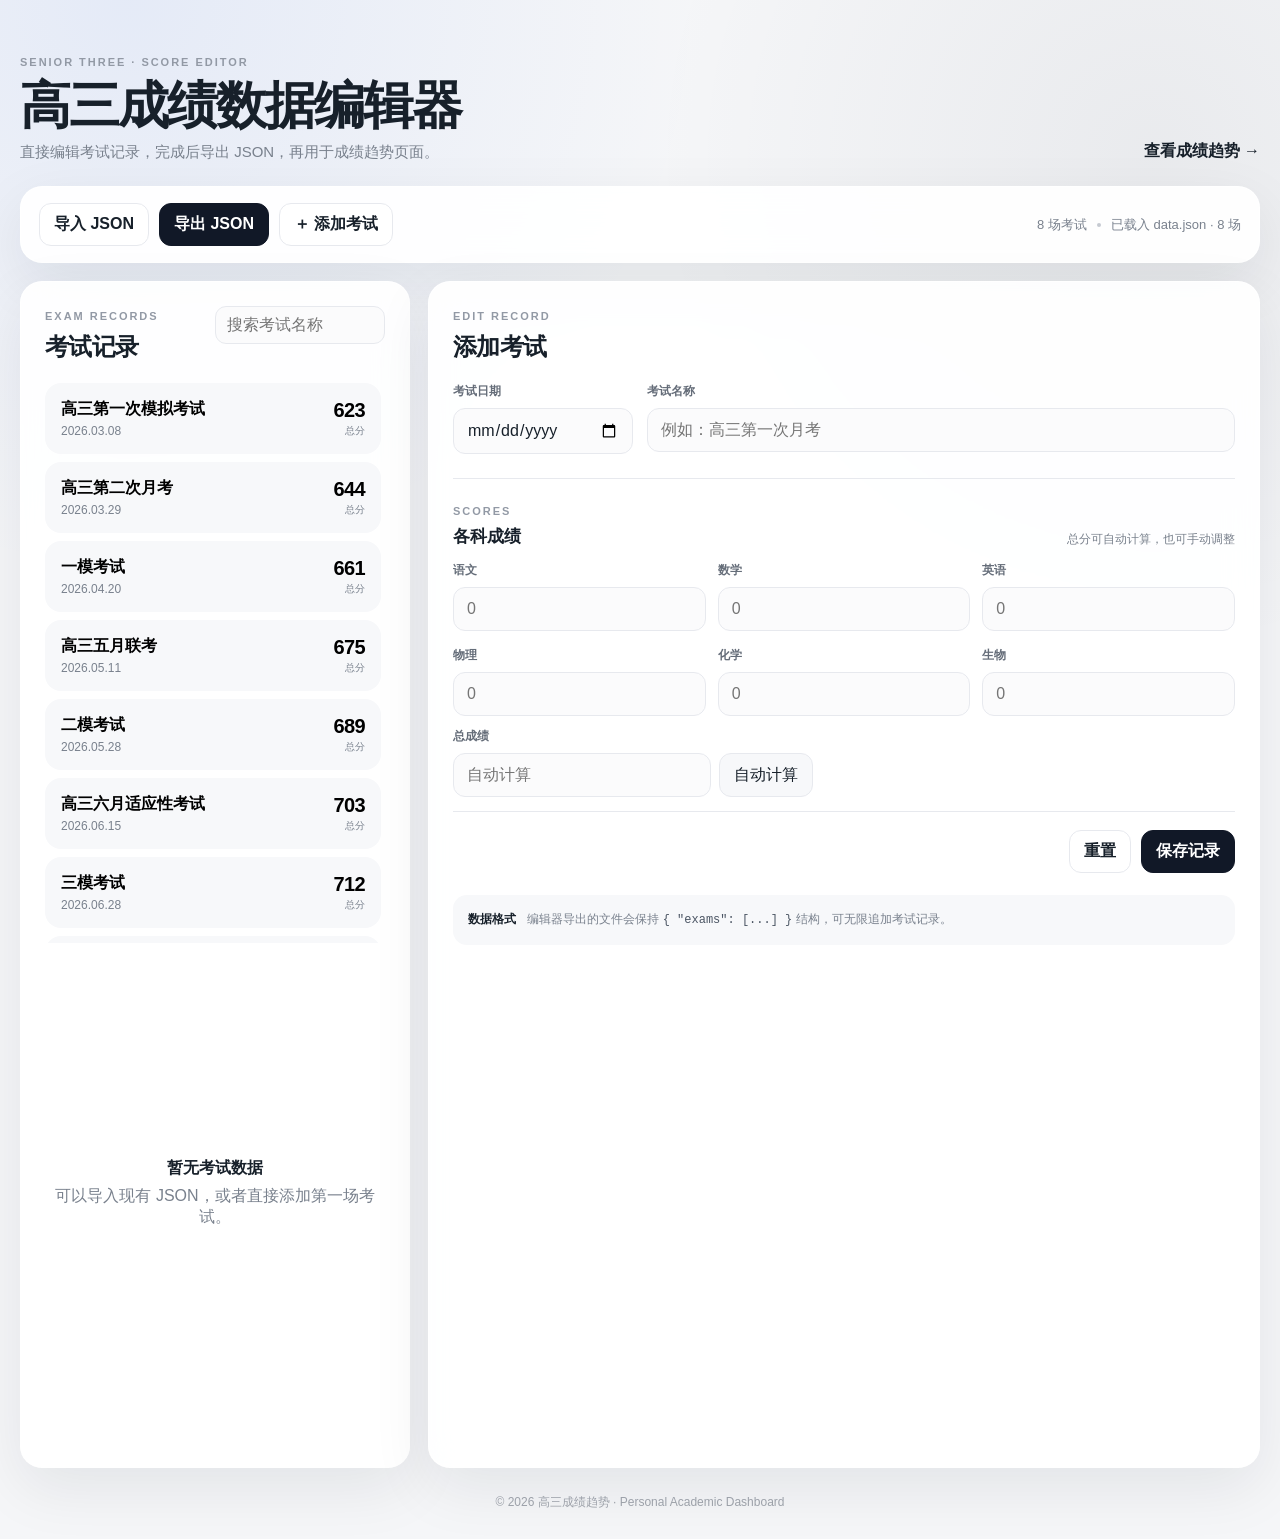
==== editor.html @ fed27d4e "v1.0.0" ====
<!DOCTYPE html>
<html lang="zh-CN">
<head>
  <meta charset="UTF-8" />
  <meta name="viewport" content="width=device-width, initial-scale=1.0" />
  <meta name="description" content="高三成绩 JSON 数据编辑器" />
  <title>高三成绩数据编辑器</title>
  <link rel="stylesheet" href="editor.css" />
</head>
<body>
  <main class="page-shell">
    <header class="hero">
      <div>
        <span class="eyebrow">SENIOR THREE · SCORE EDITOR</span>
        <h1>高三成绩数据编辑器</h1>
        <p>直接编辑考试记录，完成后导出 JSON，再用于成绩趋势页面。</p>
      </div>
      <a class="back-link" href="index.html">查看成绩趋势 →</a>
    </header>

    <section class="toolbar panel">
      <div class="toolbar-main">
        <label class="file-button">
          导入 JSON
          <input id="importFile" type="file" accept=".json,application/json" />
        </label>
        <button id="exportButton" class="primary-button" type="button">导出 JSON</button>
        <button id="addButton" class="secondary-button" type="button">＋ 添加考试</button>
      </div>
      <div class="toolbar-meta">
        <span id="recordCount">0 场考试</span>
        <span class="dot"></span>
        <span id="statusText">等待数据</span>
      </div>
    </section>

    <section class="editor-layout">
      <div class="panel records-panel">
        <div class="section-head">
          <div>
            <span class="section-kicker">EXAM RECORDS</span>
            <h2>考试记录</h2>
          </div>
          <input id="searchInput" class="search-input" type="search" placeholder="搜索考试名称" />
        </div>
        <div id="recordList" class="record-list"></div>
        <div id="emptyList" class="empty-state" hidden>
          <strong>暂无考试数据</strong>
          <span>可以导入现有 JSON，或者直接添加第一场考试。</span>
        </div>
      </div>

      <div class="panel form-panel">
        <div class="section-head">
          <div>
            <span class="section-kicker">EDIT RECORD</span>
            <h2 id="formTitle">添加考试</h2>
          </div>
          <button id="deleteButton" class="danger-button" type="button" hidden>删除记录</button>
        </div>

        <form id="examForm" novalidate>
          <div class="form-grid two-col">
            <label class="field">
              <span>考试日期</span>
              <input id="dateInput" type="date" required />
            </label>
            <label class="field">
              <span>考试名称</span>
              <input id="examInput" type="text" maxlength="60" placeholder="例如：高三第一次月考" required />
            </label>
          </div>

          <div class="score-section">
            <div class="score-section-head">
              <div>
                <span class="section-kicker">SCORES</span>
                <h3>各科成绩</h3>
              </div>
              <span class="score-hint">总分可自动计算，也可手动调整</span>
            </div>

            <div class="score-grid">
              <label class="field score-field"><span>语文</span><input data-score="chinese" type="number" min="0" step="1" placeholder="0" required /></label>
              <label class="field score-field"><span>数学</span><input data-score="math" type="number" min="0" step="1" placeholder="0" required /></label>
              <label class="field score-field"><span>英语</span><input data-score="english" type="number" min="0" step="1" placeholder="0" required /></label>
              <label class="field score-field"><span>物理</span><input data-score="physics" type="number" min="0" step="1" placeholder="0" required /></label>
              <label class="field score-field"><span>化学</span><input data-score="chemistry" type="number" min="0" step="1" placeholder="0" required /></label>
              <label class="field score-field"><span>生物</span><input data-score="biology" type="number" min="0" step="1" placeholder="0" required /></label>
            </div>

            <label class="field total-field">
              <span>总成绩</span>
              <div class="total-row">
                <input id="totalInput" type="number" min="0" step="1" placeholder="自动计算" required />
                <button id="recalcButton" class="icon-button" type="button" title="按六科成绩重新计算总分">自动计算</button>
              </div>
            </label>
          </div>

          <div class="form-actions">
            <button id="resetButton" class="secondary-button" type="button">重置</button>
            <button class="primary-button" type="submit">保存记录</button>
          </div>
        </form>

        <div class="json-tip">
          <strong>数据格式</strong>
          <span>编辑器导出的文件会保持 <code>{ "exams": [...] }</code> 结构，可无限追加考试记录。</span>
        </div>
      </div>
    </section>

    <footer class="footer">© 2026 高三成绩趋势 · Personal Academic Dashboard</footer>
  </main>

  <div id="toast" class="toast" role="status" aria-live="polite"></div>
  <script src="editor.js"></script>
</body>
</html>
---- editor.css ----
:root {
  color-scheme: light;
  --bg: #f5f6f8;
  --panel: rgba(255,255,255,.92);
  --text: #17202a;
  --muted: #79818d;
  --line: #e7e9ee;
  --accent: #111827;
  --blue: #2563eb;
  --blue-soft: #eff6ff;
  --danger: #dc2626;
  --shadow: 0 20px 60px rgba(15, 23, 42, .08);
  --radius: 22px;
}

* { box-sizing: border-box; }
html { scroll-behavior: smooth; }
body {
  margin: 0;
  min-width: 320px;
  font-family: Inter, -apple-system, BlinkMacSystemFont, "Segoe UI", "PingFang SC", "Microsoft YaHei", sans-serif;
  color: var(--text);
  background:
    radial-gradient(circle at 10% 0%, rgba(37,99,235,.08), transparent 30%),
    radial-gradient(circle at 90% 10%, rgba(15,23,42,.05), transparent 28%),
    var(--bg);
}
button, input { font: inherit; }
button { cursor: pointer; }

.page-shell { width: min(1240px, calc(100% - 36px)); margin: 0 auto; padding: 52px 0 24px; }
.hero {
  display: flex;
  align-items: flex-end;
  justify-content: space-between;
  gap: 28px;
  margin-bottom: 24px;
}
.eyebrow, .section-kicker {
  color: #9299a5;
  font-size: 11px;
  letter-spacing: .18em;
  font-weight: 700;
}
.hero h1 { margin: 8px 0 10px; font-size: clamp(32px, 4vw, 52px); letter-spacing: -.04em; line-height: 1.08; }
.hero p { margin: 0; color: var(--muted); font-size: 15px; }
.back-link { color: var(--text); text-decoration: none; font-weight: 600; white-space: nowrap; }
.back-link:hover { opacity: .65; }

.panel {
  background: var(--panel);
  border: 1px solid rgba(255,255,255,.8);
  box-shadow: var(--shadow);
  border-radius: var(--radius);
  backdrop-filter: blur(16px);
}
.toolbar { padding: 16px 18px; display: flex; justify-content: space-between; align-items: center; gap: 16px; margin-bottom: 18px; }
.toolbar-main, .toolbar-meta { display: flex; align-items: center; gap: 10px; }
.toolbar-meta { color: var(--muted); font-size: 13px; }
.dot { width: 4px; height: 4px; border-radius: 99px; background: #c6cad1; }

.file-button, .primary-button, .secondary-button, .danger-button, .icon-button {
  border: 1px solid var(--line); border-radius: 12px; padding: 10px 14px; transition: .18s ease;
}
.file-button { background: #fff; font-weight: 700; }
.file-button input { display: none; }
.primary-button { background: var(--accent); color: #fff; border-color: var(--accent); font-weight: 700; }
.secondary-button { background: #fff; color: var(--text); font-weight: 650; }
.danger-button { background: #fff; color: var(--danger); border-color: #fecaca; font-weight: 650; }
.icon-button { background: #f7f8fa; color: var(--text); white-space: nowrap; }
.file-button:hover, .secondary-button:hover, .icon-button:hover { background: #f7f8fa; }
.primary-button:hover { transform: translateY(-1px); box-shadow: 0 8px 22px rgba(17,24,39,.14); }
.danger-button:hover { background: #fef2f2; }

.editor-layout { display: grid; grid-template-columns: 390px minmax(0, 1fr); gap: 18px; }
.records-panel, .form-panel { padding: 24px; min-height: 660px; }
.section-head { display: flex; justify-content: space-between; align-items: flex-start; gap: 16px; margin-bottom: 20px; }
.section-head h2 { margin: 7px 0 0; font-size: 24px; letter-spacing: -.03em; }
.search-input {
  width: 170px; border: 1px solid var(--line); border-radius: 11px; padding: 9px 11px; outline: none; background: #fbfbfc;
}
.search-input:focus, .field input:focus { border-color: #a8b0bd; box-shadow: 0 0 0 4px rgba(37,99,235,.06); }

.record-list { display: flex; flex-direction: column; gap: 8px; max-height: 560px; overflow: auto; padding-right: 4px; }
.record-item {
  border: 1px solid transparent; border-radius: 16px; padding: 15px; background: #f7f8fa; display: grid; grid-template-columns: minmax(0,1fr) auto; gap: 12px; align-items: center; text-align: left; width: 100%;
}
.record-item:hover { background: #f2f4f7; }
.record-item.active { background: var(--blue-soft); border-color: #bfdbfe; }
.record-name { font-weight: 750; white-space: nowrap; overflow: hidden; text-overflow: ellipsis; }
.record-date { margin-top: 4px; color: var(--muted); font-size: 12px; }
.record-total { font-size: 20px; font-weight: 780; letter-spacing: -.03em; }
.record-item small { display: block; color: var(--muted); text-align: right; margin-top: 2px; font-size: 10px; }
.empty-state { height: 500px; display: flex; flex-direction: column; justify-content: center; align-items: center; text-align: center; color: var(--muted); gap: 7px; }
.empty-state strong { color: var(--text); }

.form-grid.two-col { display: grid; grid-template-columns: 180px 1fr; gap: 14px; }
.field { display: flex; flex-direction: column; gap: 8px; margin-bottom: 14px; }
.field > span { font-size: 12px; font-weight: 700; color: #656d79; }
.field input {
  width: 100%; border: 1px solid var(--line); background: #fbfbfc; border-radius: 12px; padding: 12px 13px; color: var(--text); outline: none; transition: .18s ease;
}
.score-section { margin-top: 10px; padding-top: 22px; border-top: 1px solid var(--line); }
.score-section-head { display: flex; align-items: flex-end; justify-content: space-between; gap: 16px; margin-bottom: 14px; }
.score-section h3 { margin: 6px 0 0; font-size: 17px; }
.score-hint { color: var(--muted); font-size: 12px; }
.score-grid { display: grid; grid-template-columns: repeat(3, 1fr); gap: 4px 12px; }
.score-field { margin-bottom: 12px; }
.total-field { max-width: 360px; }
.total-row { display: grid; grid-template-columns: 1fr auto; gap: 8px; }
.form-actions { display: flex; justify-content: flex-end; gap: 10px; margin-top: 8px; padding-top: 18px; border-top: 1px solid var(--line); }
.json-tip { margin-top: 22px; padding: 14px 15px; background: #f7f8fa; border-radius: 14px; color: var(--muted); font-size: 12px; line-height: 1.7; }
.json-tip strong { color: var(--text); margin-right: 8px; }
code { font-family: "SFMono-Regular", Consolas, monospace; color: #4b5563; }
.footer { text-align: center; color: #a0a5ad; font-size: 12px; padding: 26px 0 4px; }

.toast {
  position: fixed; left: 50%; bottom: 28px; transform: translate(-50%, 18px); background: #111827; color: #fff; padding: 11px 16px; border-radius: 11px; font-size: 13px; opacity: 0; pointer-events: none; transition: .2s ease; z-index: 10;
}
.toast.show { opacity: 1; transform: translate(-50%, 0); }

@media (max-width: 900px) {
  .editor-layout { grid-template-columns: 1fr; }
  .records-panel { min-height: auto; }
  .record-list { max-height: 340px; }
  .hero { align-items: flex-start; flex-direction: column; }
}
@media (max-width: 680px) {
  .page-shell { width: min(100% - 22px, 1240px); padding-top: 28px; }
  .toolbar { align-items: flex-start; flex-direction: column; }
  .toolbar-main { flex-wrap: wrap; }
  .toolbar-meta { width: 100%; }
  .records-panel, .form-panel { padding: 18px; }
  .section-head { flex-direction: column; }
  .search-input { width: 100%; }
  .form-grid.two-col, .score-grid { grid-template-columns: 1fr; }
  .score-section-head { align-items: flex-start; flex-direction: column; }
}
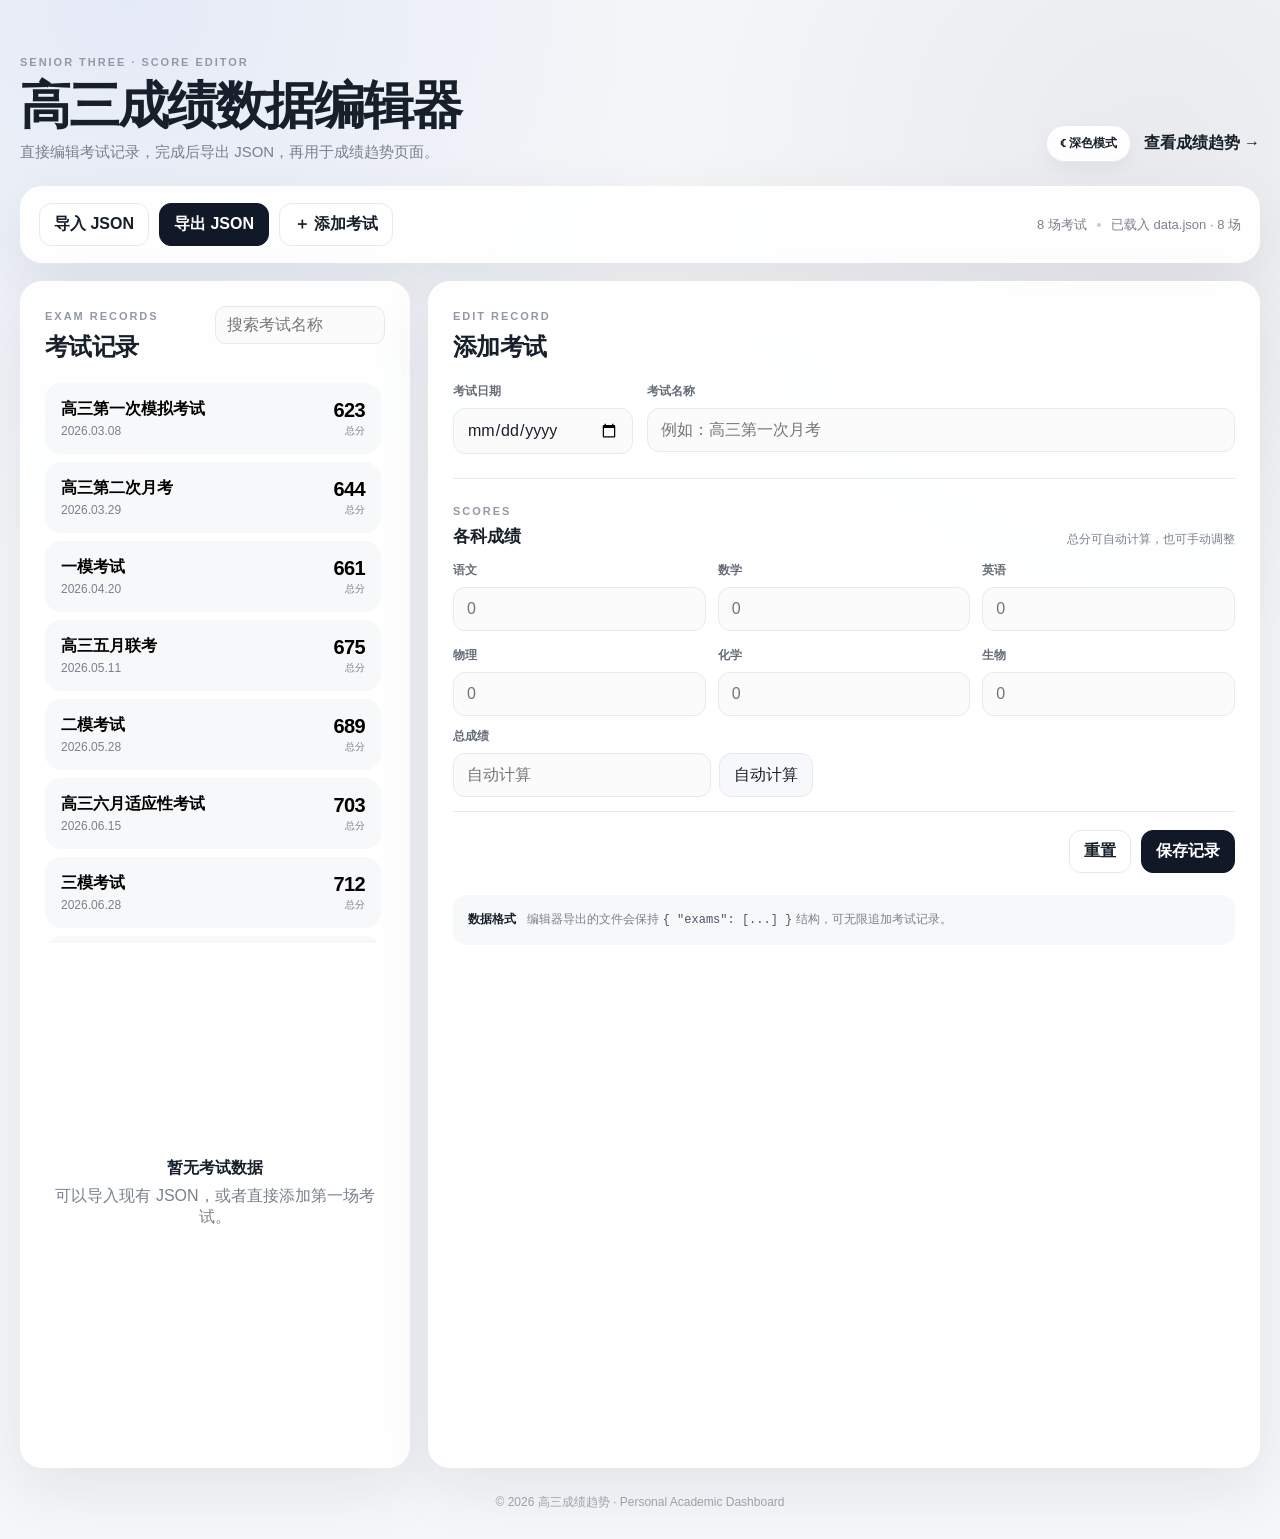
==== commit 430d50ba: "添加的黑白切换外观" ====
--- a/editor.html
+++ b/editor.html
@@ -5,6 +5,7 @@
   <meta name="viewport" content="width=device-width, initial-scale=1.0" />
   <meta name="description" content="高三成绩 JSON 数据编辑器" />
   <title>高三成绩数据编辑器</title>
+  <script src="theme.js"></script>
   <link rel="stylesheet" href="editor.css" />
 </head>
 <body>
@@ -15,7 +16,10 @@
         <h1>高三成绩数据编辑器</h1>
         <p>直接编辑考试记录，完成后导出 JSON，再用于成绩趋势页面。</p>
       </div>
-      <a class="back-link" href="index.html">查看成绩趋势 →</a>
+      <div class="hero-actions">
+        <button class="theme-toggle" type="button" data-theme-toggle aria-pressed="false">☾ 深色模式</button>
+        <a class="back-link" href="index.html">查看成绩趋势 →</a>
+      </div>
     </header>
 
     <section class="toolbar panel">
--- a/editor.css
+++ b/editor.css
@@ -119,11 +119,133 @@
 }
 .toast.show { opacity: 1; transform: translate(-50%, 0); }
 
+
+/* Theme */
+:root { color-scheme: light; }
+
+html[data-theme="dark"] {
+  color-scheme: dark;
+  --bg: #0d1117;
+  --panel: rgba(18, 24, 32, 0.94);
+  --text: #f3f5f7;
+  --muted: #98a2b3;
+  --line: #2a313b;
+  --accent: #f3f4f6;
+  --blue: #60a5fa;
+  --blue-soft: #172335;
+  --danger: #f87171;
+  --shadow: 0 20px 60px rgba(0, 0, 0, 0.28);
+}
+
+html[data-theme="dark"] body {
+  background:
+    radial-gradient(circle at 10% 0%, rgba(37,99,235,.10), transparent 30%),
+    radial-gradient(circle at 90% 10%, rgba(148,163,184,.06), transparent 28%),
+    var(--bg);
+}
+
+.hero-actions {
+  display: flex;
+  align-items: center;
+  justify-content: flex-end;
+  gap: 12px;
+}
+
+.theme-toggle {
+  appearance: none;
+  border: 1px solid var(--line);
+  border-radius: 999px;
+  padding: 9px 13px;
+  background: var(--panel);
+  color: var(--text);
+  cursor: pointer;
+  font-size: 12px;
+  font-weight: 700;
+  white-space: nowrap;
+  box-shadow: 0 8px 22px rgba(17, 24, 39, 0.05);
+  backdrop-filter: blur(14px);
+  transition: 180ms ease;
+}
+
+.theme-toggle:hover {
+  transform: translateY(-1px);
+  border-color: #9ca3af;
+  box-shadow: 0 10px 24px rgba(17, 24, 39, 0.09);
+}
+
+html[data-theme="dark"] .panel {
+  border-color: var(--line);
+}
+
+html[data-theme="dark"] .file-button,
+html[data-theme="dark"] .secondary-button,
+html[data-theme="dark"] .danger-button,
+html[data-theme="dark"] .icon-button {
+  background: #171d25;
+  color: var(--text);
+  border-color: var(--line);
+}
+
+html[data-theme="dark"] .primary-button {
+  background: #f3f4f6;
+  color: #111827;
+  border-color: #f3f4f6;
+}
+
+html[data-theme="dark"] .danger-button {
+  color: #fca5a5;
+}
+
+html[data-theme="dark"] .danger-button:hover {
+  background: #2a1719;
+}
+
+html[data-theme="dark"] .file-button:hover,
+html[data-theme="dark"] .secondary-button:hover,
+html[data-theme="dark"] .icon-button:hover {
+  background: #202731;
+}
+
+html[data-theme="dark"] .record-item,
+html[data-theme="dark"] .json-tip {
+  background: #171d25;
+}
+
+html[data-theme="dark"] .record-item:hover { background: #202731; }
+html[data-theme="dark"] .record-item.active {
+  background: var(--blue-soft);
+  border-color: #315d91;
+}
+
+html[data-theme="dark"] .search-input,
+html[data-theme="dark"] .field input {
+  background: #111820;
+  border-color: var(--line);
+  color: var(--text);
+}
+
+html[data-theme="dark"] .field > span { color: #aab3c0; }
+html[data-theme="dark"] .section-kicker,
+html[data-theme="dark"] .eyebrow,
+html[data-theme="dark"] .toolbar-meta,
+html[data-theme="dark"] .footer { color: #7f8b9b; }
+html[data-theme="dark"] .back-link { color: var(--text); }
+html[data-theme="dark"] .score-hint { color: #8490a0; }
+html[data-theme="dark"] .dot { background: #536070; }
+html[data-theme="dark"] code { color: #b5bfcd; }
+html[data-theme="dark"] .json-tip strong,
+html[data-theme="dark"] .section-head h2,
+html[data-theme="dark"] .score-section h3,
+html[data-theme="dark"] .record-name { color: var(--text); }
+html[data-theme="dark"] .record-date,
+html[data-theme="dark"] .record-item small { color: #808b9a; }
+
 @media (max-width: 900px) {
   .editor-layout { grid-template-columns: 1fr; }
   .records-panel { min-height: auto; }
   .record-list { max-height: 340px; }
   .hero { align-items: flex-start; flex-direction: column; }
+  .hero-actions { width: 100%; justify-content: flex-start; flex-wrap: wrap; }
 }
 @media (max-width: 680px) {
   .page-shell { width: min(100% - 22px, 1240px); padding-top: 28px; }
